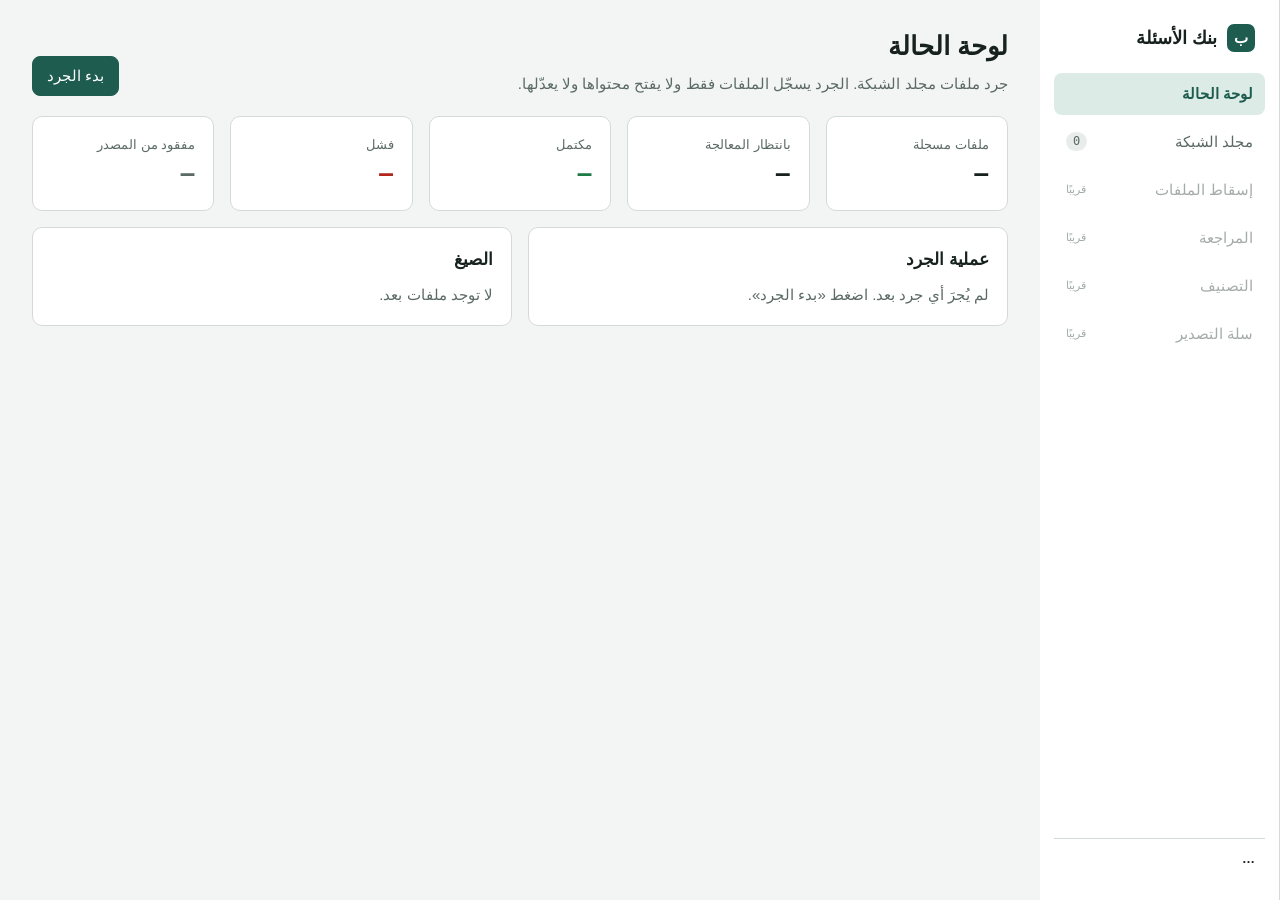
==== src/QuestionBank.Web/wwwroot/index.html @ 28bdda0c "Phase 1 interface: status dashboard, network folder browser, processing queue - Folder tree computed" ====
<!doctype html>
<html lang="ar" dir="rtl">
<head>
<meta charset="utf-8">
<meta name="viewport" content="width=device-width, initial-scale=1">
<title>بنك الأسئلة الداخلي</title>
<link rel="stylesheet" href="app.css">
</head>
<body>
<div class="app">
  <nav class="rail" aria-label="الأقسام">
    <div class="brand"><i aria-hidden="true">ب</i>بنك الأسئلة</div>
    <button class="nav" data-view="dash" type="button">لوحة الحالة</button>
    <button class="nav" data-view="folders" type="button">مجلد الشبكة <span class="n" id="n-queue">0</span></button>
    <span class="nav soon" aria-disabled="true">إسقاط الملفات <small>قريبًا</small></span>
    <span class="nav soon" aria-disabled="true">المراجعة <small>قريبًا</small></span>
    <span class="nav soon" aria-disabled="true">التصنيف <small>قريبًا</small></span>
    <span class="nav soon" aria-disabled="true">سلة التصدير <small>قريبًا</small></span>
    <div class="who"><b id="who-name">…</b><span id="who-roles"></span></div>
  </nav>

  <main>
    <div class="banner bad" id="denied" hidden>صلاحياتك لا تشمل هذه الشاشة. تواصل مع مسؤول بنك الأسئلة.</div>

    <!-- لوحة الحالة -->
    <section data-screen="dash" hidden>
      <div class="head">
        <div><h1>لوحة الحالة</h1><p class="sub">جرد ملفات مجلد الشبكة. الجرد يسجّل الملفات فقط ولا يفتح محتواها ولا يعدّلها.</p></div>
        <div class="actions">
          <button class="btn primary" id="btn-scan" type="button">بدء الجرد</button>
          <button class="btn" id="btn-abandon" type="button" hidden>إيقاف العملية نهائيًا</button>
          <span class="confirm" id="abandon-confirm" hidden>
            إيقاف نهائي؟ الجرد التالي يبدأ من جديد.
            <button class="btn danger sm" id="abandon-yes" type="button">نعم، أوقف</button>
            <button class="btn sm" id="abandon-no" type="button">لا</button>
          </span>
        </div>
      </div>

      <div class="banner warn" id="problem" hidden></div>

      <div class="grid g5">
        <div class="panel stat"><div class="k">ملفات مسجلة</div><div class="v" id="s-total">–</div><div class="s" id="s-total-sub"></div></div>
        <div class="panel stat"><div class="k">بانتظار المعالجة</div><div class="v" id="s-pending">–</div></div>
        <div class="panel stat"><div class="k">مكتمل</div><div class="v ok" id="s-completed">–</div></div>
        <div class="panel stat"><div class="k">فشل</div><div class="v bad" id="s-failed">–</div></div>
        <div class="panel stat"><div class="k">مفقود من المصدر</div><div class="v muted" id="s-missing">–</div></div>
      </div>

      <div class="grid g2">
        <div class="panel">
          <h2 id="run-title">عملية الجرد</h2>
          <div id="run-body" class="muted">لم يُجرَ أي جرد بعد. اضغط «بدء الجرد».</div>
        </div>
        <div class="panel">
          <h2>الصيغ</h2>
          <div id="exts" class="muted">لا توجد ملفات بعد.</div>
        </div>
      </div>
    </section>

    <!-- مجلد الشبكة -->
    <section data-screen="folders" hidden>
      <div class="head">
        <div><h1>مجلد الشبكة</h1><p class="sub">المجلدات كما سجّلها الجرد. اسحب مجلدًا إلى قائمة المعالجة، أو استخدم زر «أضف». الملفات تبقى في مكانها ولا يُرفع شيء.</p></div>
      </div>
      <div class="grid g2 align-start">
        <div class="panel">
          <h2>بنك الأسئلة <small class="muted">(للقراءة فقط)</small></h2>
          <div id="tree-empty" class="muted" hidden>لا توجد مجلدات بعد. شغّل الجرد من لوحة الحالة أولًا.</div>
          <ul class="tree" id="tree" role="tree" aria-label="مجلدات المصدر"></ul>
        </div>
        <div class="panel">
          <h2>قائمة المعالجة</h2>
          <p class="note">الطلبات تُحفظ بالترتيب. الاستخراج الفعلي يبدأ عند تفعيل قارئات الملفات في المرحلة 2.</p>
          <div class="queue" id="queue" aria-label="قائمة المعالجة. أفلت مجلدًا هنا">
            <div class="empty" id="queue-empty">أفلت مجلدًا هنا</div>
          </div>
        </div>
      </div>
    </section>
  </main>
</div>
<div class="toast" id="toast" role="status" aria-live="polite" hidden><span id="toast-msg"></span><button id="toast-undo" type="button" hidden>تراجع</button></div>
<script src="app.js"></script>
</body>
</html>
---- src/QuestionBank.Web/wwwroot/app.css ----
/* نفس هوية النموذج التفاعلي (docs/interface/prototype.html)، بخطوط النظام فقط: لا طلبات خارجية. */
:root{
  --bg:#F3F5F4; --surface:#FFFFFF; --sunk:#E8ECEA; --line:#D3DAD7;
  --fg:#17221F; --muted:#5B6A65; --accent:#1F5C50; --accent-ink:#FFFFFF; --accent-soft:#DCEBE6;
  --amber:#B86E00; --amber-soft:#FBEBD0; --ok:#1E7A46; --ok-soft:#DDF1E4; --bad:#B3261E; --bad-soft:#F9DEDC;
  --drop:#EAF4F0;
  --f-body:"Segoe UI","Tahoma","Noto Sans Arabic","Arial",sans-serif;
  --f-mono:"Cascadia Mono","Consolas",ui-monospace,monospace;
  --r:10px;
}
@media (prefers-color-scheme: dark){:root{
  --bg:#101614; --surface:#18201D; --sunk:#0C1110; --line:#2B3632;
  --fg:#E5ECE9; --muted:#97A6A0; --accent:#5FB8A3; --accent-ink:#06201A; --accent-soft:#1D3B34;
  --amber:#F0A63A; --amber-soft:#3A2A10; --ok:#5CC98A; --ok-soft:#173424; --bad:#F2867D; --bad-soft:#3D1A17;
  --drop:#15302A; color-scheme:dark}}
*{box-sizing:border-box}
[hidden]{display:none!important}
html,body{height:100%;margin:0}
body{background:var(--bg);color:var(--fg);font-family:var(--f-body);font-size:15px;line-height:1.6}
button{font:inherit;color:inherit}
:focus-visible{outline:2px solid var(--accent);outline-offset:2px}
.app{display:grid;grid-template-columns:240px 1fr;min-height:100%}
.rail{background:var(--surface);border-inline-start:1px solid var(--line);padding:20px 14px;display:flex;flex-direction:column;gap:6px;position:sticky;top:0;height:100vh}
.brand{font-weight:700;font-size:18px;padding:4px 10px 14px;display:flex;align-items:center;gap:10px}
.brand i{width:28px;height:28px;border-radius:7px;background:var(--accent);display:grid;place-items:center;color:var(--accent-ink);font-style:normal;font-size:15px}
.nav{all:unset;cursor:pointer;display:flex;align-items:center;justify-content:space-between;gap:8px;padding:9px 12px;border-radius:8px;color:var(--muted);font-weight:500}
.nav:hover{background:var(--sunk);color:var(--fg)}
.nav[aria-current="page"]{background:var(--accent-soft);color:var(--accent);font-weight:600}
.nav.soon{cursor:default;opacity:.55}
.nav.soon:hover{background:none;color:var(--muted)}
.nav small{font-size:11px}
.nav .n{font-family:var(--f-mono);font-size:12px;background:var(--sunk);padding:0 7px;border-radius:99px}
.who{margin-top:auto;font-size:13px;color:var(--muted);padding:10px;border-top:1px solid var(--line)}
.who b{color:var(--fg);display:block;font-weight:600;overflow-wrap:anywhere}
main{padding:26px 32px 60px;min-width:0;max-width:1180px;width:100%}
.head{display:flex;flex-wrap:wrap;align-items:end;justify-content:space-between;gap:12px;margin-bottom:20px}
h1{font-size:26px;margin:0;font-weight:600}
h2{font-size:17px;margin:0 0 10px;font-weight:600}
.sub{color:var(--muted);margin:4px 0 0;max-width:70ch}
.note{color:var(--muted);font-size:13px;margin:-4px 0 10px}
.panel{background:var(--surface);border:1px solid var(--line);border-radius:var(--r);padding:18px;min-width:0}
.grid{display:grid;gap:16px;margin-bottom:16px}
.g2{grid-template-columns:1fr 1fr}.g5{grid-template-columns:repeat(5,1fr)}
.align-start{align-items:start}
.actions{display:flex;gap:8px;flex-wrap:wrap;align-items:center}
.btn{cursor:pointer;border:1px solid var(--line);background:var(--surface);padding:7px 14px;border-radius:8px;font-weight:500}
.btn:hover:not(:disabled){border-color:var(--accent)}
.btn:disabled{opacity:.5;cursor:not-allowed}
.btn.primary{background:var(--accent);color:var(--accent-ink);border-color:var(--accent)}
.btn.danger{background:var(--bad);color:var(--surface);border-color:var(--bad)}
.btn.sm{padding:3px 10px;font-size:13px}
.confirm{display:inline-flex;gap:8px;align-items:center;font-size:13.5px;background:var(--bad-soft);color:var(--bad);padding:4px 10px;border-radius:8px}
.banner{padding:10px 14px;border-radius:var(--r);margin-bottom:16px;font-weight:500}
.banner.warn{background:var(--amber-soft);color:var(--amber)}
.banner.bad{background:var(--bad-soft);color:var(--bad)}
.stat .k{font-size:13px;color:var(--muted)}
.stat .v{font-size:28px;font-weight:600;font-variant-numeric:tabular-nums;line-height:1.3}
.stat .s{font-size:12.5px;color:var(--muted)}
.ok{color:var(--ok)}.bad{color:var(--bad)}.muted{color:var(--muted)}
.mono{font-family:var(--f-mono);font-variant-numeric:tabular-nums}
.chip{display:inline-flex;align-items:center;gap:5px;font-size:12.5px;padding:1px 9px;border-radius:99px;font-weight:500;white-space:nowrap}
.chip.run{background:var(--accent-soft);color:var(--accent)}.chip.ok{background:var(--ok-soft);color:var(--ok)}
.chip.warn{background:var(--amber-soft);color:var(--amber)}.chip.wait{background:var(--sunk);color:var(--muted)}
.bar{height:8px;background:var(--sunk);border-radius:99px;overflow:hidden}
.bar>span{display:block;height:100%;background:var(--accent);border-radius:99px;transition:width .4s}
.kv{display:grid;grid-template-columns:auto 1fr;gap:4px 16px;font-size:14px;margin-top:12px}
.kv dt{color:var(--muted)}.kv dd{margin:0;font-variant-numeric:tabular-nums}
.fmt{display:grid;grid-template-columns:90px 1fr 64px;gap:10px;align-items:center;font-size:13.5px;margin-bottom:8px}
.tree,.tree ul{list-style:none;margin:0;padding:0}
.tree ul{padding-inline-start:18px;border-inline-start:1px solid var(--line);margin-inline-start:14px}
.node{display:flex;align-items:center;gap:8px;padding:5px 6px;border-radius:7px;cursor:grab;user-select:none}
.node:hover{background:var(--sunk)}
.node.dragging{opacity:.5}
.toggle{all:unset;cursor:pointer;width:22px;height:22px;display:grid;place-items:center;border-radius:5px;color:var(--muted);flex:none}
.toggle:hover{background:var(--line)}
.toggle[aria-hidden="true"]{visibility:hidden}
.node .name{overflow-wrap:anywhere;min-width:0}
.node .meta{margin-inline-start:auto;display:flex;gap:8px;align-items:center;flex:none}
.node .c{font-size:12.5px;color:var(--muted)}
.mini{width:56px;height:6px;background:var(--sunk);border-radius:99px;overflow:hidden;display:flex}
.mini i{display:block;height:100%}
.mini .m-ok{background:var(--ok)}.mini .m-bad{background:var(--bad)}.mini .m-rev{background:var(--amber)}
.queue{min-height:220px;border:2px dashed var(--line);border-radius:12px;padding:12px;display:flex;flex-direction:column;gap:8px}
.queue.over{background:var(--drop);border-color:var(--accent)}
.qitem{background:var(--bg);border:1px solid var(--line);border-radius:9px;padding:10px 12px;display:grid;gap:4px}
.qitem .row{display:flex;justify-content:space-between;gap:8px;align-items:center;flex-wrap:wrap}
.qitem b{overflow-wrap:anywhere}
.qitem .meta{font-size:12.5px;color:var(--muted)}
.empty{color:var(--muted);text-align:center;margin:auto;padding:20px}
.toast{position:fixed;right:50%;transform:translateX(50%);bottom:20px;background:var(--fg);color:var(--bg);padding:10px 16px;border-radius:10px;display:flex;gap:14px;align-items:center;font-size:14px;z-index:9;box-shadow:0 8px 24px rgba(0,0,0,.18)}
.toast button{all:unset;cursor:pointer;font-weight:700;color:var(--accent-soft)}
@media (max-width:1000px){.g5{grid-template-columns:repeat(3,1fr)}}
@media (max-width:900px){
  .app{grid-template-columns:1fr}
  .rail{position:static;height:auto;flex-direction:row;overflow-x:auto;padding:10px 16px;border-inline-start:0;border-bottom:1px solid var(--line)}
  .brand,.who,.nav.soon{display:none}
  .nav{white-space:nowrap}
  main{padding:20px 16px 60px}
  .g2{grid-template-columns:1fr}.g5{grid-template-columns:1fr 1fr}
}
@media (prefers-reduced-motion:reduce){*{transition:none!important}}
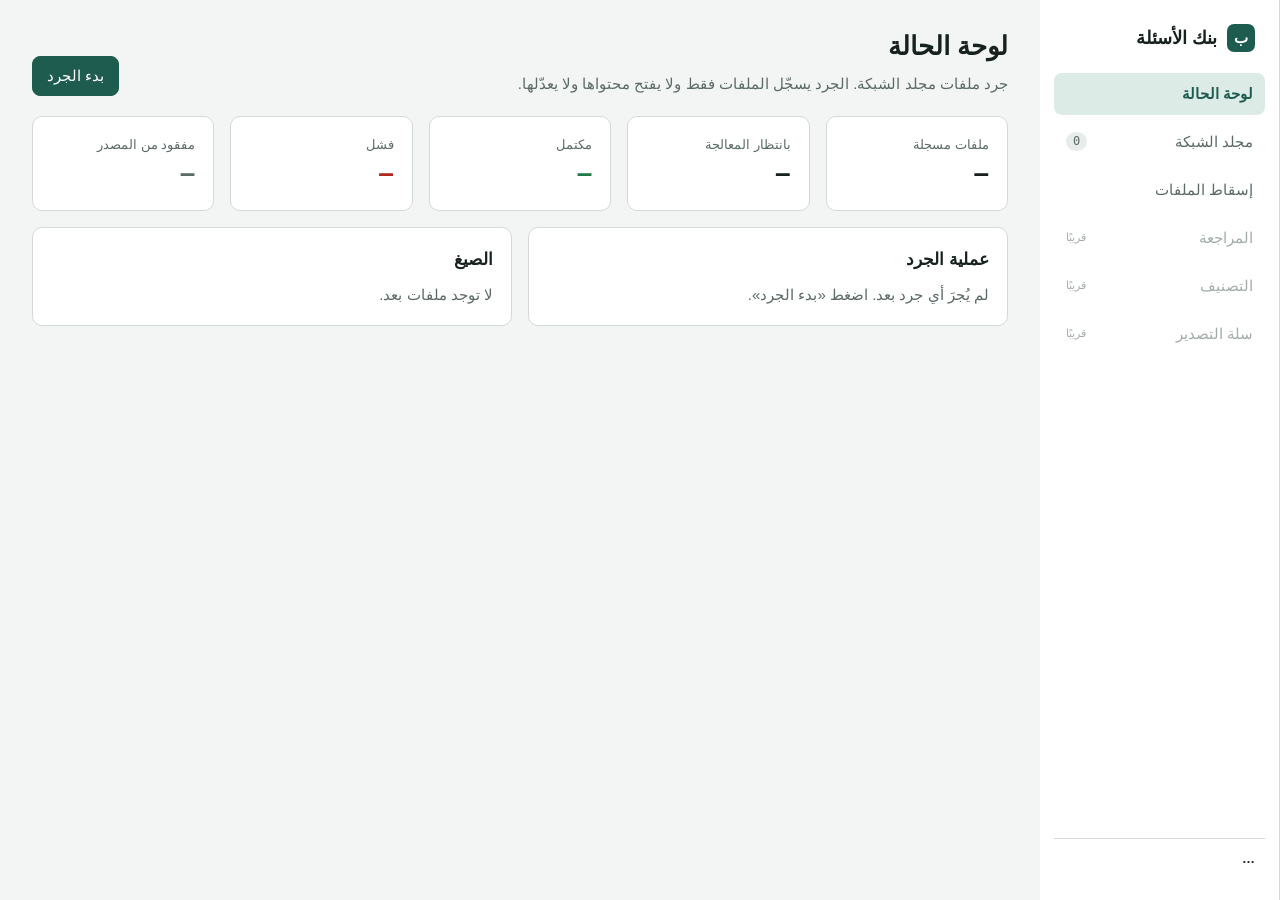
==== commit b7a1ba57: "Phase 2 (part 1): GIFT and TXT readers, uploads, queue-driven extraction Extraction - GIFT reader fo" ====
--- a/src/QuestionBank.Web/wwwroot/index.html
+++ b/src/QuestionBank.Web/wwwroot/index.html
@@ -12,7 +12,7 @@
     <div class="brand"><i aria-hidden="true">ب</i>بنك الأسئلة</div>
     <button class="nav" data-view="dash" type="button">لوحة الحالة</button>
     <button class="nav" data-view="folders" type="button">مجلد الشبكة <span class="n" id="n-queue">0</span></button>
-    <span class="nav soon" aria-disabled="true">إسقاط الملفات <small>قريبًا</small></span>
+    <button class="nav" data-view="drop" type="button">إسقاط الملفات</button>
     <span class="nav soon" aria-disabled="true">المراجعة <small>قريبًا</small></span>
     <span class="nav soon" aria-disabled="true">التصنيف <small>قريبًا</small></span>
     <span class="nav soon" aria-disabled="true">سلة التصدير <small>قريبًا</small></span>
@@ -59,6 +59,29 @@
       </div>
     </section>
 
+    <!-- إسقاط الملفات -->
+    <section data-screen="drop" hidden>
+      <div class="head">
+        <div><h1>إسقاط الملفات</h1><p class="sub">اسحب ملفات أو مجلدًا كاملًا. تُحفظ نسخة في مجلد النتائج، والمكرر يُكشف ببصمة المحتوى. <span id="readable-note"></span></p></div>
+      </div>
+      <label class="drop" id="dropzone" for="picker">
+        <svg viewBox="0 0 48 48" fill="none" stroke="currentColor" stroke-width="2.4" stroke-linecap="round" stroke-linejoin="round" aria-hidden="true"><path d="M24 31V9"/><path d="m15 18 9-9 9 9"/><path d="M8 30v7a3 3 0 0 0 3 3h26a3 3 0 0 0 3-3v-7"/></svg>
+        <span class="big">اسحب ملفاتك أو مجلدًا هنا</span>
+        <span class="muted" id="drop-hint">أو اضغط للاختيار</span>
+      </label>
+      <input type="file" id="picker" multiple hidden>
+      <div class="grid g2 align-start" style="margin-top:16px">
+        <div class="panel">
+          <h2>الملفات</h2>
+          <div class="files" id="file-list"><div class="empty">لم يُرفع أي ملف بعد.</div></div>
+        </div>
+        <div class="panel" id="qpanel">
+          <h2 id="qpanel-title">الأسئلة المستخرجة</h2>
+          <div id="qpanel-body" class="muted">اختر ملفًا لعرض أسئلته.</div>
+        </div>
+      </div>
+    </section>
+
     <!-- مجلد الشبكة -->
     <section data-screen="folders" hidden>
       <div class="head">
@@ -72,7 +95,7 @@
         </div>
         <div class="panel">
           <h2>قائمة المعالجة</h2>
-          <p class="note">الطلبات تُحفظ بالترتيب. الاستخراج الفعلي يبدأ عند تفعيل قارئات الملفات في المرحلة 2.</p>
+          <p class="note">تُعالج الطلبات بالترتيب. الأسئلة تُستخرج الآن من ملفات TXT وGIFT، وباقي الصيغ تبقى بانتظار قارئها.</p>
           <div class="queue" id="queue" aria-label="قائمة المعالجة. أفلت مجلدًا هنا">
             <div class="empty" id="queue-empty">أفلت مجلدًا هنا</div>
           </div>
--- a/src/QuestionBank.Web/wwwroot/app.css
+++ b/src/QuestionBank.Web/wwwroot/app.css
@@ -87,6 +87,30 @@
 .qitem b{overflow-wrap:anywhere}
 .qitem .meta{font-size:12.5px;color:var(--muted)}
 .empty{color:var(--muted);text-align:center;margin:auto;padding:20px}
+.drop{display:block;border:2px dashed var(--line);border-radius:14px;padding:36px 20px;text-align:center;background:var(--surface);cursor:pointer;transition:background .15s,border-color .15s}
+.drop.over{background:var(--drop);border-color:var(--accent)}
+.drop svg{width:48px;height:48px;color:var(--accent);display:block;margin:0 auto 8px}
+.drop .big{display:block;font-size:20px;font-weight:600}
+.files{display:flex;flex-direction:column;gap:8px}
+.file{all:unset;cursor:pointer;display:grid;grid-template-columns:44px 1fr auto;gap:12px;align-items:center;background:var(--bg);border:1px solid var(--line);border-radius:10px;padding:10px 12px}
+.file:hover{border-color:var(--accent)}
+.file[aria-current="true"]{border-color:var(--accent);box-shadow:0 0 0 2px var(--accent-soft)}
+.file .ext{font-family:var(--f-mono);font-size:11px;background:var(--sunk);border-radius:6px;padding:6px 0;text-align:center;text-transform:uppercase}
+.file .nm{font-weight:500;overflow-wrap:anywhere}
+.file .meta{font-size:12.5px;color:var(--muted)}
+.file .bar{margin-top:4px}
+.chip.bad{background:var(--bad-soft);color:var(--bad)}
+.q{border-bottom:1px solid var(--line);padding:12px 0}
+.q:last-child{border-bottom:0}
+.q .qh{display:flex;gap:8px;align-items:baseline;justify-content:space-between;flex-wrap:wrap}
+.q .qt{font-weight:600;white-space:pre-wrap}
+.q ol{margin:8px 0 4px;padding-inline-start:22px}
+.q li.correct{color:var(--ok);font-weight:600}
+.q li.correct::after{content:" ✓"}
+.q .issues{font-size:13px;color:var(--amber)}
+.q .loc{font-size:12px;color:var(--muted)}
+.dot{width:9px;height:9px;border-radius:50%;display:inline-block;flex:none}
+.dot.High{background:var(--ok)}.dot.Medium{background:var(--amber)}.dot.Low{background:var(--bad)}
 .toast{position:fixed;right:50%;transform:translateX(50%);bottom:20px;background:var(--fg);color:var(--bg);padding:10px 16px;border-radius:10px;display:flex;gap:14px;align-items:center;font-size:14px;z-index:9;box-shadow:0 8px 24px rgba(0,0,0,.18)}
 .toast button{all:unset;cursor:pointer;font-weight:700;color:var(--accent-soft)}
 @media (max-width:1000px){.g5{grid-template-columns:repeat(3,1fr)}}
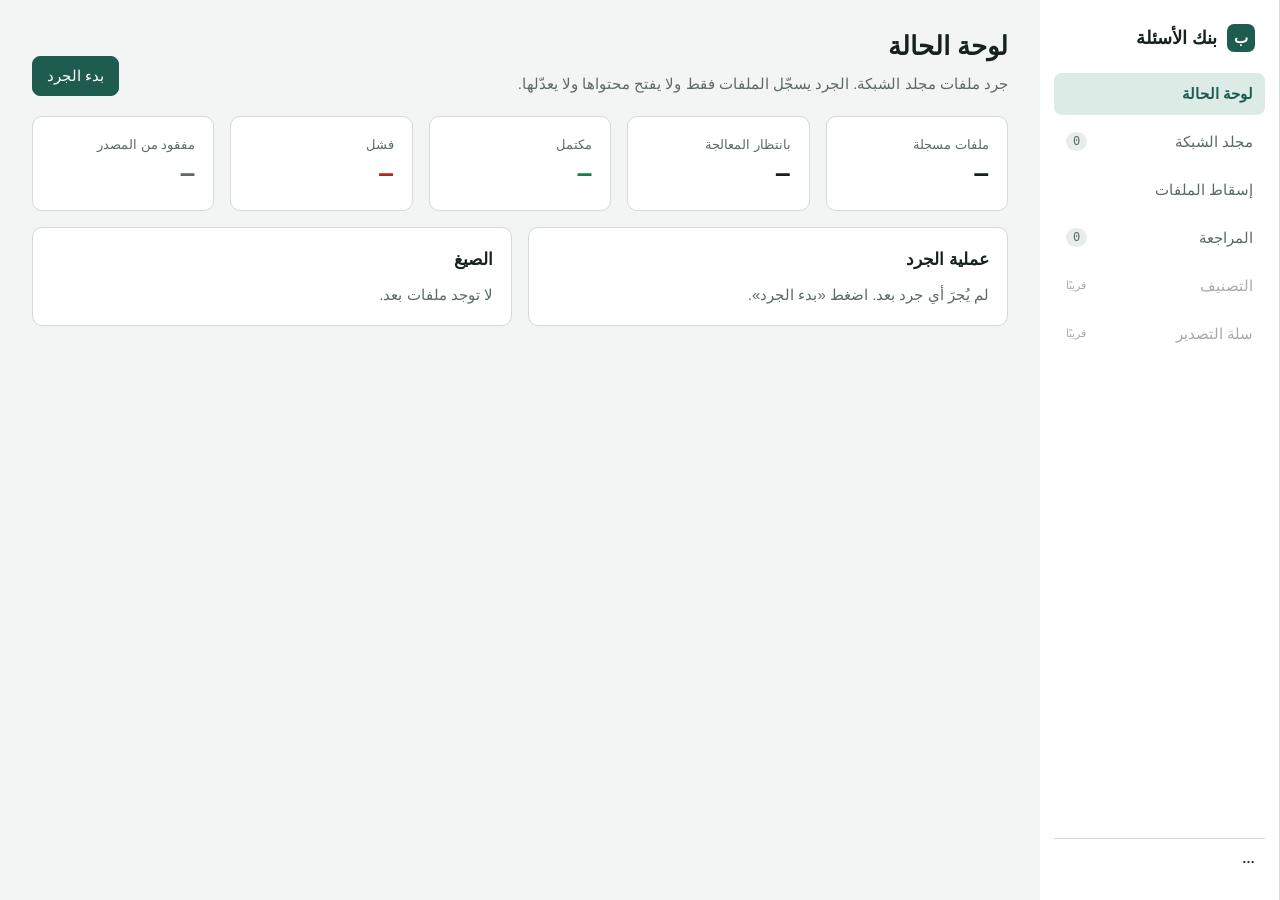
==== commit 0c0945bd: "Review screen: correction layer, approve/flag/reopen, audit log - Corrections stored in Question.Cor" ====
--- a/src/QuestionBank.Web/wwwroot/index.html
+++ b/src/QuestionBank.Web/wwwroot/index.html
@@ -13,7 +13,7 @@
     <button class="nav" data-view="dash" type="button">لوحة الحالة</button>
     <button class="nav" data-view="folders" type="button">مجلد الشبكة <span class="n" id="n-queue">0</span></button>
     <button class="nav" data-view="drop" type="button">إسقاط الملفات</button>
-    <span class="nav soon" aria-disabled="true">المراجعة <small>قريبًا</small></span>
+    <button class="nav" data-view="review" type="button">المراجعة <span class="n" id="n-review">0</span></button>
     <span class="nav soon" aria-disabled="true">التصنيف <small>قريبًا</small></span>
     <span class="nav soon" aria-disabled="true">سلة التصدير <small>قريبًا</small></span>
     <div class="who"><b id="who-name">…</b><span id="who-roles"></span></div>
@@ -82,6 +82,22 @@
       </div>
     </section>
 
+    <!-- المراجعة -->
+    <section data-screen="review" hidden>
+      <div class="head">
+        <div><h1>المراجعة</h1><p class="sub">اضغط على خيار لتعيينه إجابة صحيحة. التصحيح يُحفظ منفصلًا، والإجابة الأصلية في الملف لا تتغير. كل عملية تُسجَّل باسمك.</p></div>
+        <div class="muted keys"><kbd>J</kbd> / <kbd>K</kbd> تنقل · <kbd>A</kbd> اعتماد · <kbd>F</kbd> تعليم للجنة</div>
+      </div>
+      <div class="split">
+        <div class="panel">
+          <div class="actions filters" id="rv-filters"></div>
+          <div class="qlist" id="rv-list" role="listbox" aria-label="الأسئلة"></div>
+          <div class="actions" style="margin-top:8px"><button class="btn sm" id="rv-more" type="button" hidden>عرض المزيد</button></div>
+        </div>
+        <div class="panel" id="rv-detail"><div class="muted">لا توجد أسئلة في هذه القائمة.</div></div>
+      </div>
+    </section>
+
     <!-- مجلد الشبكة -->
     <section data-screen="folders" hidden>
       <div class="head">
--- a/src/QuestionBank.Web/wwwroot/app.css
+++ b/src/QuestionBank.Web/wwwroot/app.css
@@ -111,6 +111,30 @@
 .q .loc{font-size:12px;color:var(--muted)}
 .dot{width:9px;height:9px;border-radius:50%;display:inline-block;flex:none}
 .dot.High{background:var(--ok)}.dot.Medium{background:var(--amber)}.dot.Low{background:var(--bad)}
+.split{display:grid;grid-template-columns:minmax(0,1fr) minmax(0,1.25fr);gap:16px;align-items:start}
+.filters{margin-bottom:10px}
+.btn.on{background:var(--accent);color:var(--accent-ink);border-color:var(--accent)}
+.qlist{display:flex;flex-direction:column;gap:4px;max-height:640px;overflow:auto;padding:2px}
+.qrow{all:unset;cursor:pointer;display:grid;grid-template-columns:10px 1fr;gap:10px;align-items:start;padding:9px 11px;border-radius:9px;border:1px solid transparent}
+.qrow:hover{background:var(--sunk)}
+.qrow[aria-selected="true"]{background:var(--bg);border-color:var(--accent)}
+.qrow .dot{margin-top:8px}
+.qrow .t{font-size:14px;display:-webkit-box;-webkit-line-clamp:2;-webkit-box-orient:vertical;overflow:hidden}
+.qrow .m{font-size:12px;color:var(--muted);overflow-wrap:anywhere}
+.opts{display:flex;flex-direction:column;gap:6px;margin:12px 0}
+.opt{all:unset;cursor:pointer;display:flex;gap:10px;align-items:center;padding:8px 12px;border-radius:8px;border:1px solid var(--line)}
+.opt:hover{border-color:var(--accent)}
+.opt:disabled{cursor:default}
+.opt.correct{border-color:var(--ok);background:var(--ok-soft)}
+.opt .L{font-weight:700;min-width:24px;height:24px;display:grid;place-items:center;border-radius:6px;background:var(--sunk);font-size:13px}
+.opt.correct .L{background:var(--ok);color:var(--surface)}
+.opt .orig{margin-inline-start:auto;font-size:11.5px;color:var(--muted)}
+.issue{font-size:13.5px;display:flex;gap:8px;align-items:center;margin-top:4px}
+.dot.g{background:var(--ok)}.dot.y{background:var(--amber)}.dot.r{background:var(--bad)}
+.srcline{font-size:13px;color:var(--muted);margin-top:12px;overflow-wrap:anywhere}
+kbd{font-family:var(--f-mono);font-size:11.5px;border:1px solid var(--line);border-bottom-width:2px;border-radius:5px;padding:0 6px;background:var(--surface);color:var(--fg)}
+.keys{font-size:13px}
+.qstatus{display:flex;justify-content:space-between;gap:8px;align-items:center;flex-wrap:wrap;margin-bottom:8px}
 .toast{position:fixed;right:50%;transform:translateX(50%);bottom:20px;background:var(--fg);color:var(--bg);padding:10px 16px;border-radius:10px;display:flex;gap:14px;align-items:center;font-size:14px;z-index:9;box-shadow:0 8px 24px rgba(0,0,0,.18)}
 .toast button{all:unset;cursor:pointer;font-weight:700;color:var(--accent-soft)}
 @media (max-width:1000px){.g5{grid-template-columns:repeat(3,1fr)}}
@@ -120,6 +144,7 @@
   .brand,.who,.nav.soon{display:none}
   .nav{white-space:nowrap}
   main{padding:20px 16px 60px}
-  .g2{grid-template-columns:1fr}.g5{grid-template-columns:1fr 1fr}
+  .g2,.split{grid-template-columns:1fr}.g5{grid-template-columns:1fr 1fr}
+  .keys{display:none}
 }
 @media (prefers-reduced-motion:reduce){*{transition:none!important}}
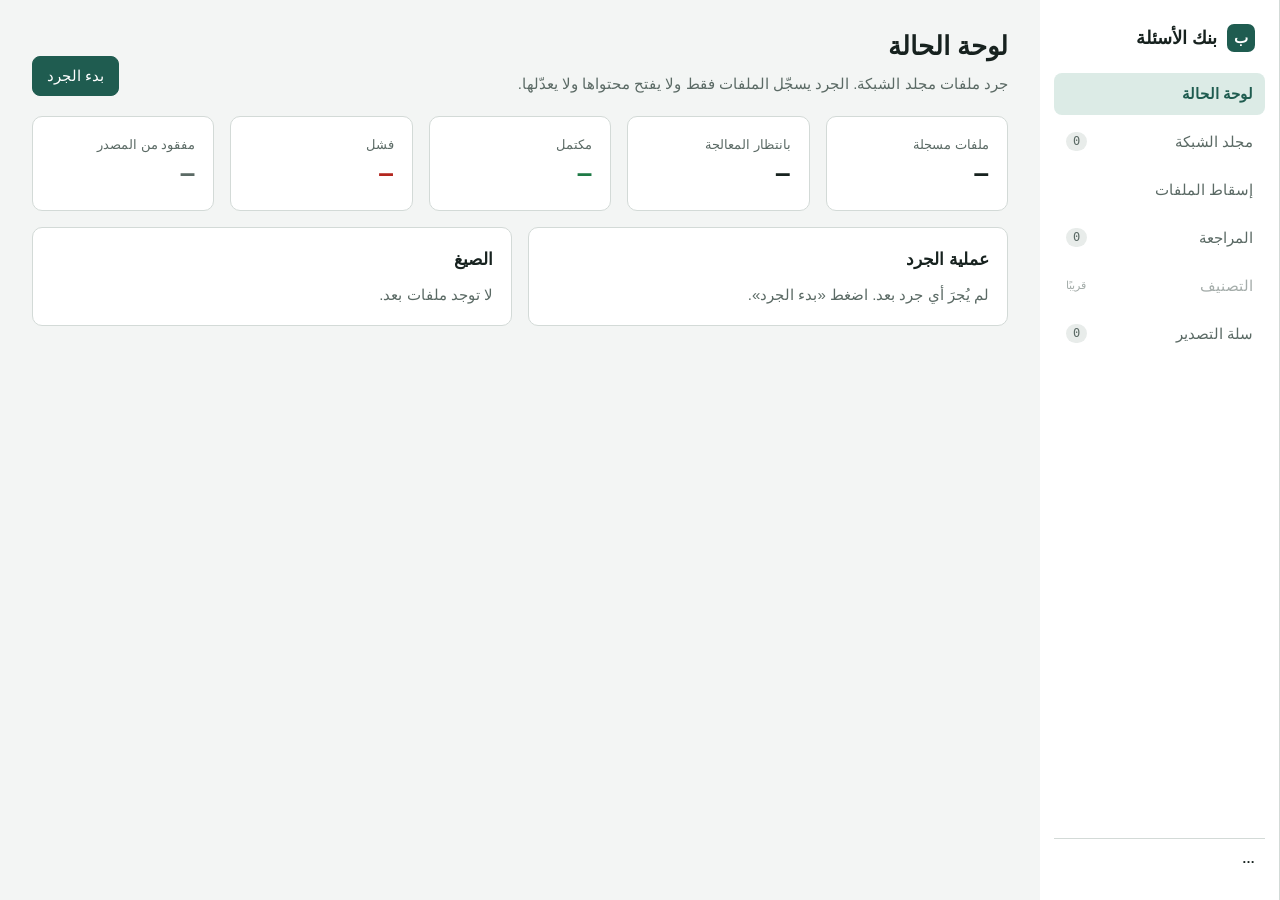
==== commit b247bafb: "Export basket: GIFT and Moodle XML with pre-save self-check - Exports approved questions only, using" ====
--- a/src/QuestionBank.Web/wwwroot/index.html
+++ b/src/QuestionBank.Web/wwwroot/index.html
@@ -15,7 +15,7 @@
     <button class="nav" data-view="drop" type="button">إسقاط الملفات</button>
     <button class="nav" data-view="review" type="button">المراجعة <span class="n" id="n-review">0</span></button>
     <span class="nav soon" aria-disabled="true">التصنيف <small>قريبًا</small></span>
-    <span class="nav soon" aria-disabled="true">سلة التصدير <small>قريبًا</small></span>
+    <button class="nav" data-view="export" type="button">سلة التصدير <span class="n" id="n-basket">0</span></button>
     <div class="who"><b id="who-name">…</b><span id="who-roles"></span></div>
   </nav>
 
@@ -98,6 +98,38 @@
       </div>
     </section>
 
+    <!-- سلة التصدير -->
+    <section data-screen="export" hidden>
+      <div class="head">
+        <div><h1>سلة التصدير</h1><p class="sub">اسحب الأسئلة المعتمدة إلى السلة، أو اضغط «أضف». قبل حفظ الملف يُعاد قراءته ويُقارن بالأصل، والملف الذي لا يجتاز الفحص لا يُحفظ.</p></div>
+      </div>
+      <div class="grid g2 align-start">
+        <div class="panel">
+          <h2>أسئلة معتمدة</h2>
+          <div class="actions" style="margin-bottom:8px"><button class="btn sm" id="ex-add-all" type="button">أضف الكل</button></div>
+          <div class="qlist" id="ex-approved"></div>
+        </div>
+        <div class="panel">
+          <h2>السلة</h2>
+          <div class="queue basket" id="ex-basket" aria-label="سلة التصدير. أفلت الأسئلة هنا"></div>
+          <div class="opts-x">
+            <label><input type="checkbox" id="ex-cat" checked> فئة في Moodle لكل مجلد مصدر</label>
+            <label><input type="checkbox" id="ex-shuffle"> السماح لـ Moodle بخلط الخيارات</label>
+          </div>
+          <div class="actions" style="margin-top:12px">
+            <button class="btn primary" id="ex-gift" type="button">تصدير GIFT</button>
+            <button class="btn primary" id="ex-xml" type="button">تصدير Moodle XML</button>
+            <button class="btn" id="ex-clear" type="button">تفريغ السلة</button>
+          </div>
+          <div id="ex-result"></div>
+        </div>
+      </div>
+      <div class="panel">
+        <h2>عمليات التصدير السابقة</h2>
+        <div id="ex-history" class="muted">لا توجد بعد.</div>
+      </div>
+    </section>
+
     <!-- مجلد الشبكة -->
     <section data-screen="folders" hidden>
       <div class="head">
--- a/src/QuestionBank.Web/wwwroot/app.css
+++ b/src/QuestionBank.Web/wwwroot/app.css
@@ -135,6 +135,19 @@
 kbd{font-family:var(--f-mono);font-size:11.5px;border:1px solid var(--line);border-bottom-width:2px;border-radius:5px;padding:0 6px;background:var(--surface);color:var(--fg)}
 .keys{font-size:13px}
 .qstatus{display:flex;justify-content:space-between;gap:8px;align-items:center;flex-wrap:wrap;margin-bottom:8px}
+.basket{min-height:160px}
+.bitem{display:flex;justify-content:space-between;gap:8px;align-items:center;font-size:13.5px;background:var(--bg);border:1px solid var(--line);border-radius:8px;padding:6px 10px}
+.bitem span{overflow-wrap:anywhere;min-width:0}
+.excard{cursor:grab;display:flex;gap:10px;align-items:start;justify-content:space-between;padding:8px 10px;border-radius:8px;border:1px solid var(--line);background:var(--bg)}
+.excard .t{font-size:14px;overflow-wrap:anywhere;min-width:0}
+.excard .m{font-size:12px;color:var(--muted)}
+.opts-x{display:flex;flex-direction:column;gap:4px;margin-top:12px;font-size:13.5px}
+.opts-x label{display:flex;gap:8px;align-items:center;cursor:pointer}
+.result{margin-top:12px;padding:10px 12px;border-radius:8px;background:var(--ok-soft);color:var(--ok)}
+.result.bad{background:var(--bad-soft);color:var(--bad)}
+.result a{color:inherit;font-weight:700}
+.hist{display:grid;grid-template-columns:auto auto auto 1fr auto;gap:6px 16px;font-size:13.5px;align-items:center}
+.hist a{color:var(--accent);font-weight:600}
 .toast{position:fixed;right:50%;transform:translateX(50%);bottom:20px;background:var(--fg);color:var(--bg);padding:10px 16px;border-radius:10px;display:flex;gap:14px;align-items:center;font-size:14px;z-index:9;box-shadow:0 8px 24px rgba(0,0,0,.18)}
 .toast button{all:unset;cursor:pointer;font-weight:700;color:var(--accent-soft)}
 @media (max-width:1000px){.g5{grid-template-columns:repeat(3,1fr)}}
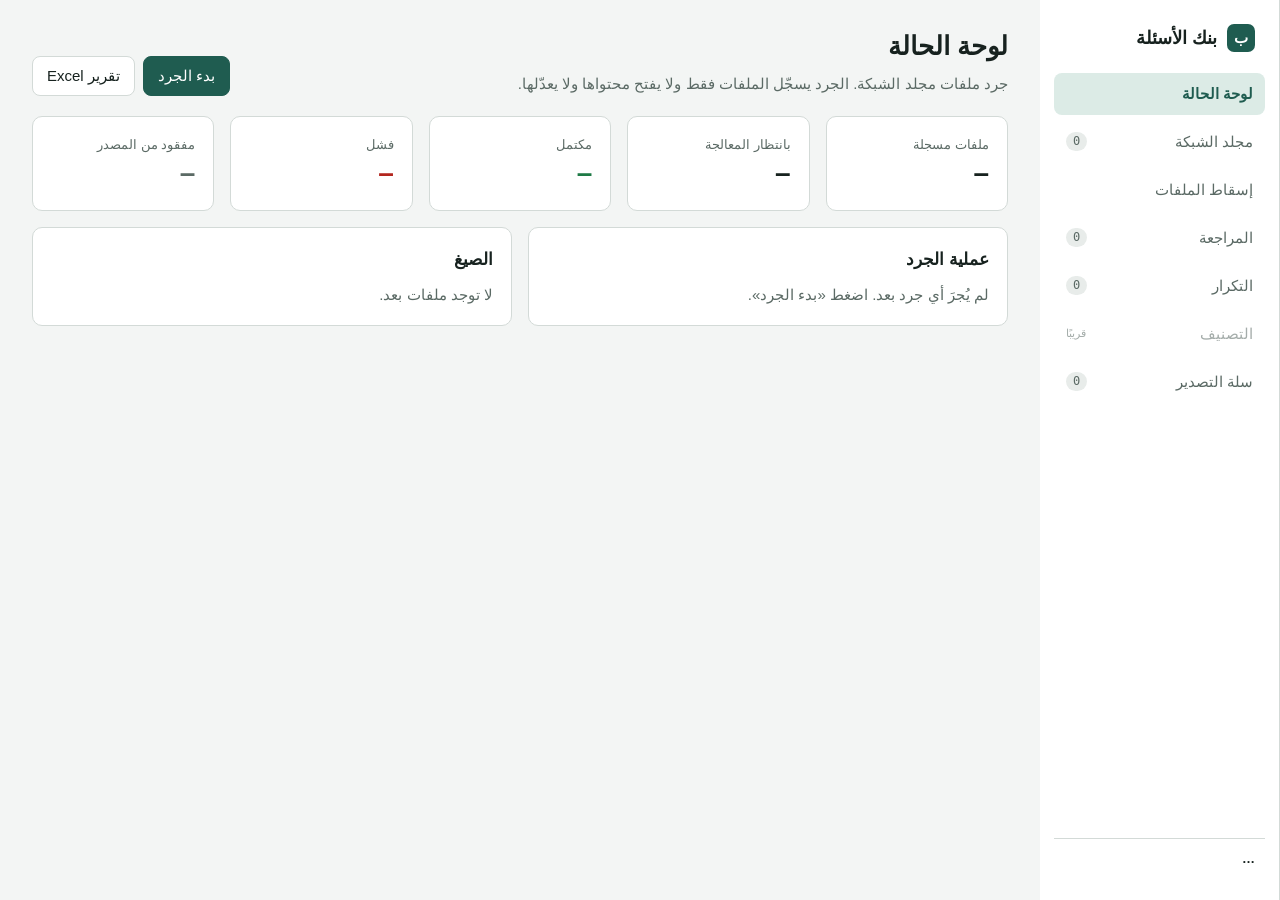
==== commit 2ba2b2e7: "Duplicates, safe ZIP uploads and streaming Excel report Duplicates - Safe Arabic normalization for c" ====
--- a/src/QuestionBank.Web/wwwroot/index.html
+++ b/src/QuestionBank.Web/wwwroot/index.html
@@ -14,6 +14,7 @@
     <button class="nav" data-view="folders" type="button">مجلد الشبكة <span class="n" id="n-queue">0</span></button>
     <button class="nav" data-view="drop" type="button">إسقاط الملفات</button>
     <button class="nav" data-view="review" type="button">المراجعة <span class="n" id="n-review">0</span></button>
+    <button class="nav" data-view="dups" type="button">التكرار <span class="n" id="n-dups">0</span></button>
     <span class="nav soon" aria-disabled="true">التصنيف <small>قريبًا</small></span>
     <button class="nav" data-view="export" type="button">سلة التصدير <span class="n" id="n-basket">0</span></button>
     <div class="who"><b id="who-name">…</b><span id="who-roles"></span></div>
@@ -28,6 +29,7 @@
         <div><h1>لوحة الحالة</h1><p class="sub">جرد ملفات مجلد الشبكة. الجرد يسجّل الملفات فقط ولا يفتح محتواها ولا يعدّلها.</p></div>
         <div class="actions">
           <button class="btn primary" id="btn-scan" type="button">بدء الجرد</button>
+          <button class="btn" id="btn-report" type="button">تقرير Excel</button>
           <button class="btn" id="btn-abandon" type="button" hidden>إيقاف العملية نهائيًا</button>
           <span class="confirm" id="abandon-confirm" hidden>
             إيقاف نهائي؟ الجرد التالي يبدأ من جديد.
@@ -130,6 +132,15 @@
       </div>
     </section>
 
+    <!-- التكرار -->
+    <section data-screen="dups" hidden>
+      <div class="head">
+        <div><h1>التكرار</h1><p class="sub">أسئلة متطابقة بعد تجاهل التشكيل وصور الحروف وترتيب الخيارات. لا يُحذف أي سؤال تلقائيًا؛ القرار للجنة.</p></div>
+      </div>
+      <div class="actions filters" id="dup-filters"></div>
+      <div id="dup-groups"></div>
+    </section>
+
     <!-- مجلد الشبكة -->
     <section data-screen="folders" hidden>
       <div class="head">
--- a/src/QuestionBank.Web/wwwroot/app.css
+++ b/src/QuestionBank.Web/wwwroot/app.css
@@ -148,6 +148,14 @@
 .result a{color:inherit;font-weight:700}
 .hist{display:grid;grid-template-columns:auto auto auto 1fr auto;gap:6px 16px;font-size:13.5px;align-items:center}
 .hist a{color:var(--accent);font-weight:600}
+.dgroup{margin-bottom:16px}
+.dgroup .dh{display:flex;gap:8px;align-items:center;justify-content:space-between;flex-wrap:wrap;margin-bottom:10px}
+.dmembers{display:grid;grid-template-columns:repeat(auto-fill,minmax(260px,1fr));gap:10px}
+.dm{border:1px solid var(--line);border-radius:9px;padding:10px 12px;background:var(--bg);min-width:0}
+.dm .t{font-weight:600;overflow-wrap:anywhere}
+.dm ol{margin:6px 0;padding-inline-start:20px;font-size:13.5px}
+.dm li.correct{color:var(--ok);font-weight:600}
+.dm .m{font-size:12px;color:var(--muted);overflow-wrap:anywhere}
 .toast{position:fixed;right:50%;transform:translateX(50%);bottom:20px;background:var(--fg);color:var(--bg);padding:10px 16px;border-radius:10px;display:flex;gap:14px;align-items:center;font-size:14px;z-index:9;box-shadow:0 8px 24px rgba(0,0,0,.18)}
 .toast button{all:unset;cursor:pointer;font-weight:700;color:var(--accent-soft)}
 @media (max-width:1000px){.g5{grid-template-columns:repeat(3,1fr)}}
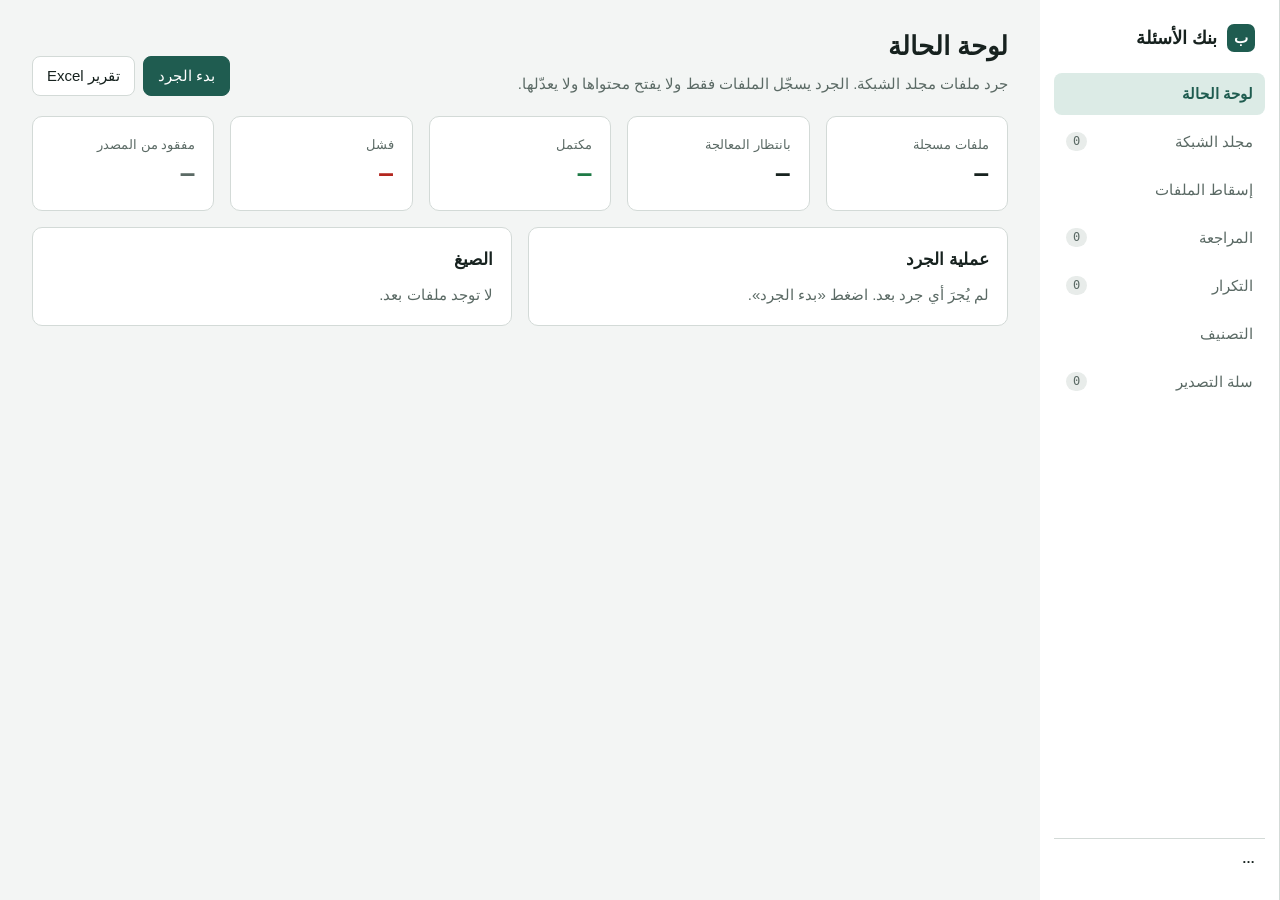
==== commit 101ee8bf: "Competency frameworks, classification screen and coverage - Framework import from Excel: header row " ====
--- a/src/QuestionBank.Web/wwwroot/index.html
+++ b/src/QuestionBank.Web/wwwroot/index.html
@@ -15,7 +15,7 @@
     <button class="nav" data-view="drop" type="button">إسقاط الملفات</button>
     <button class="nav" data-view="review" type="button">المراجعة <span class="n" id="n-review">0</span></button>
     <button class="nav" data-view="dups" type="button">التكرار <span class="n" id="n-dups">0</span></button>
-    <span class="nav soon" aria-disabled="true">التصنيف <small>قريبًا</small></span>
+    <button class="nav" data-view="classify" type="button">التصنيف</button>
     <button class="nav" data-view="export" type="button">سلة التصدير <span class="n" id="n-basket">0</span></button>
     <div class="who"><b id="who-name">…</b><span id="who-roles"></span></div>
   </nav>
@@ -115,7 +115,7 @@
           <h2>السلة</h2>
           <div class="queue basket" id="ex-basket" aria-label="سلة التصدير. أفلت الأسئلة هنا"></div>
           <div class="opts-x">
-            <label><input type="checkbox" id="ex-cat" checked> فئة في Moodle لكل مجلد مصدر</label>
+            <label><input type="checkbox" id="ex-cat" checked> فئات في Moodle: لكل مؤشر، أو لمجلد المصدر إن لم يُصنَّف السؤال</label>
             <label><input type="checkbox" id="ex-shuffle"> السماح لـ Moodle بخلط الخيارات</label>
           </div>
           <div class="actions" style="margin-top:12px">
@@ -139,6 +139,33 @@
       </div>
       <div class="actions filters" id="dup-filters"></div>
       <div id="dup-groups"></div>
+    </section>
+
+    <!-- التصنيف -->
+    <section data-screen="classify" hidden>
+      <div class="head">
+        <div><h1>التصنيف على الإطار</h1><p class="sub">اسحب السؤال إلى المؤشر، أو اضغط اقتراحًا. المؤشرات من الإطار المستورد فقط ولا تُنشأ من هنا. الاقتراحات الحالية نصية مؤقتة حتى تشغيل النموذج المحلي، ولا تُطبَّق تلقائيًا.</p></div>
+      </div>
+      <div class="panel" style="margin-bottom:16px">
+        <div class="actions">
+          <label class="field" style="margin:0">الإطار: <select id="fw-select"></select></label>
+          <span class="muted" id="fw-stats"></span>
+        </div>
+        <details style="margin-top:10px">
+          <summary>استيراد إطار من Excel</summary>
+          <form id="fw-import" class="field">
+            <input type="file" id="fw-file" accept=".xlsx" required>
+            <input id="fw-name" placeholder="اسم الإطار" required>
+            <input id="fw-version" placeholder="الإصدار" required size="8">
+            <button class="btn primary" type="submit">استيراد</button>
+          </form>
+          <div id="fw-import-result"></div>
+        </details>
+      </div>
+      <div class="split">
+        <div class="panel"><h2>أسئلة بلا مؤشر</h2><div id="cl-questions" class="qlist"></div></div>
+        <div class="panel"><h2 id="fw-title">الإطار</h2><div id="fw-tree"></div></div>
+      </div>
     </section>
 
     <!-- مجلد الشبكة -->
--- a/src/QuestionBank.Web/wwwroot/app.css
+++ b/src/QuestionBank.Web/wwwroot/app.css
@@ -156,6 +156,35 @@
 .dm ol{margin:6px 0;padding-inline-start:20px;font-size:13.5px}
 .dm li.correct{color:var(--ok);font-weight:600}
 .dm .m{font-size:12px;color:var(--muted);overflow-wrap:anywhere}
+.cols{display:flex;flex-wrap:wrap;gap:8px;min-height:44px;padding:10px;background:var(--sunk);border-radius:10px;margin:8px 0}
+.colchip{cursor:grab;background:var(--surface);border:1px solid var(--line);padding:4px 11px;border-radius:8px;font-weight:500;font-size:14px}
+.colchip.picked{outline:2px solid var(--accent)}
+.slots{display:grid;grid-template-columns:repeat(auto-fill,minmax(120px,1fr));gap:8px;margin:8px 0}
+.slot{border:2px dashed var(--line);border-radius:10px;padding:8px;min-height:64px;display:flex;flex-direction:column;gap:4px;cursor:pointer}
+.slot.over{border-color:var(--accent);background:var(--drop)}
+.slot.filled{border-style:solid;border-color:var(--accent);background:var(--accent-soft)}
+.slot .lbl{font-size:12px;color:var(--muted);font-weight:600}
+.slot.req .lbl::after{content:" *";color:var(--bad)}
+.tablewrap{overflow-x:auto;border:1px solid var(--line);border-radius:10px;margin:8px 0}
+.tablewrap table{border-collapse:collapse;width:100%;font-size:13px}
+.tablewrap th,.tablewrap td{text-align:start;padding:6px 8px;border-bottom:1px solid var(--line);vertical-align:top}
+.tablewrap th{background:var(--sunk);color:var(--muted);font-size:12px;white-space:nowrap}
+.field{display:flex;gap:8px;align-items:center;flex-wrap:wrap;margin:8px 0;font-size:13.5px}
+.field input,.field select{border:1px solid var(--line);border-radius:8px;padding:5px 9px;background:var(--surface);min-width:0}
+.dom{font-weight:700;font-size:15px;margin:14px 0 6px}
+.subd{font-size:13px;color:var(--muted);margin:8px 0 4px;font-weight:600}
+.ind{border:1px dashed var(--line);border-radius:9px;padding:7px 10px;margin-bottom:6px;display:flex;justify-content:space-between;gap:10px;align-items:center;cursor:pointer}
+.ind.over{background:var(--drop);border-color:var(--accent);border-style:solid}
+.ind .code{font-family:var(--f-mono);font-size:12px;color:var(--accent)}
+.ind .cnt{font-family:var(--f-mono);font-size:12px;background:var(--sunk);border-radius:99px;padding:0 8px;flex:none}
+.ind .cnt.zero{background:var(--bad-soft);color:var(--bad)}
+.qcard{cursor:grab;background:var(--bg);border:1px solid var(--line);border-radius:9px;padding:10px 12px;display:grid;gap:6px}
+.qcard.sel{border-color:var(--accent);box-shadow:0 0 0 2px var(--accent-soft)}
+.qcard .t{font-size:14px;overflow-wrap:anywhere}
+.qcard .m{font-size:12px;color:var(--muted)}
+.sugg{display:flex;flex-wrap:wrap;gap:6px;align-items:center}
+.sbtn{all:unset;cursor:pointer;font-size:12px;border:1px solid var(--line);border-radius:7px;padding:1px 8px;display:inline-flex;gap:6px;align-items:center;background:var(--surface)}
+.sbtn:hover{border-color:var(--accent);color:var(--accent)}
 .toast{position:fixed;right:50%;transform:translateX(50%);bottom:20px;background:var(--fg);color:var(--bg);padding:10px 16px;border-radius:10px;display:flex;gap:14px;align-items:center;font-size:14px;z-index:9;box-shadow:0 8px 24px rgba(0,0,0,.18)}
 .toast button{all:unset;cursor:pointer;font-weight:700;color:var(--accent-soft)}
 @media (max-width:1000px){.g5{grid-template-columns:repeat(3,1fr)}}
